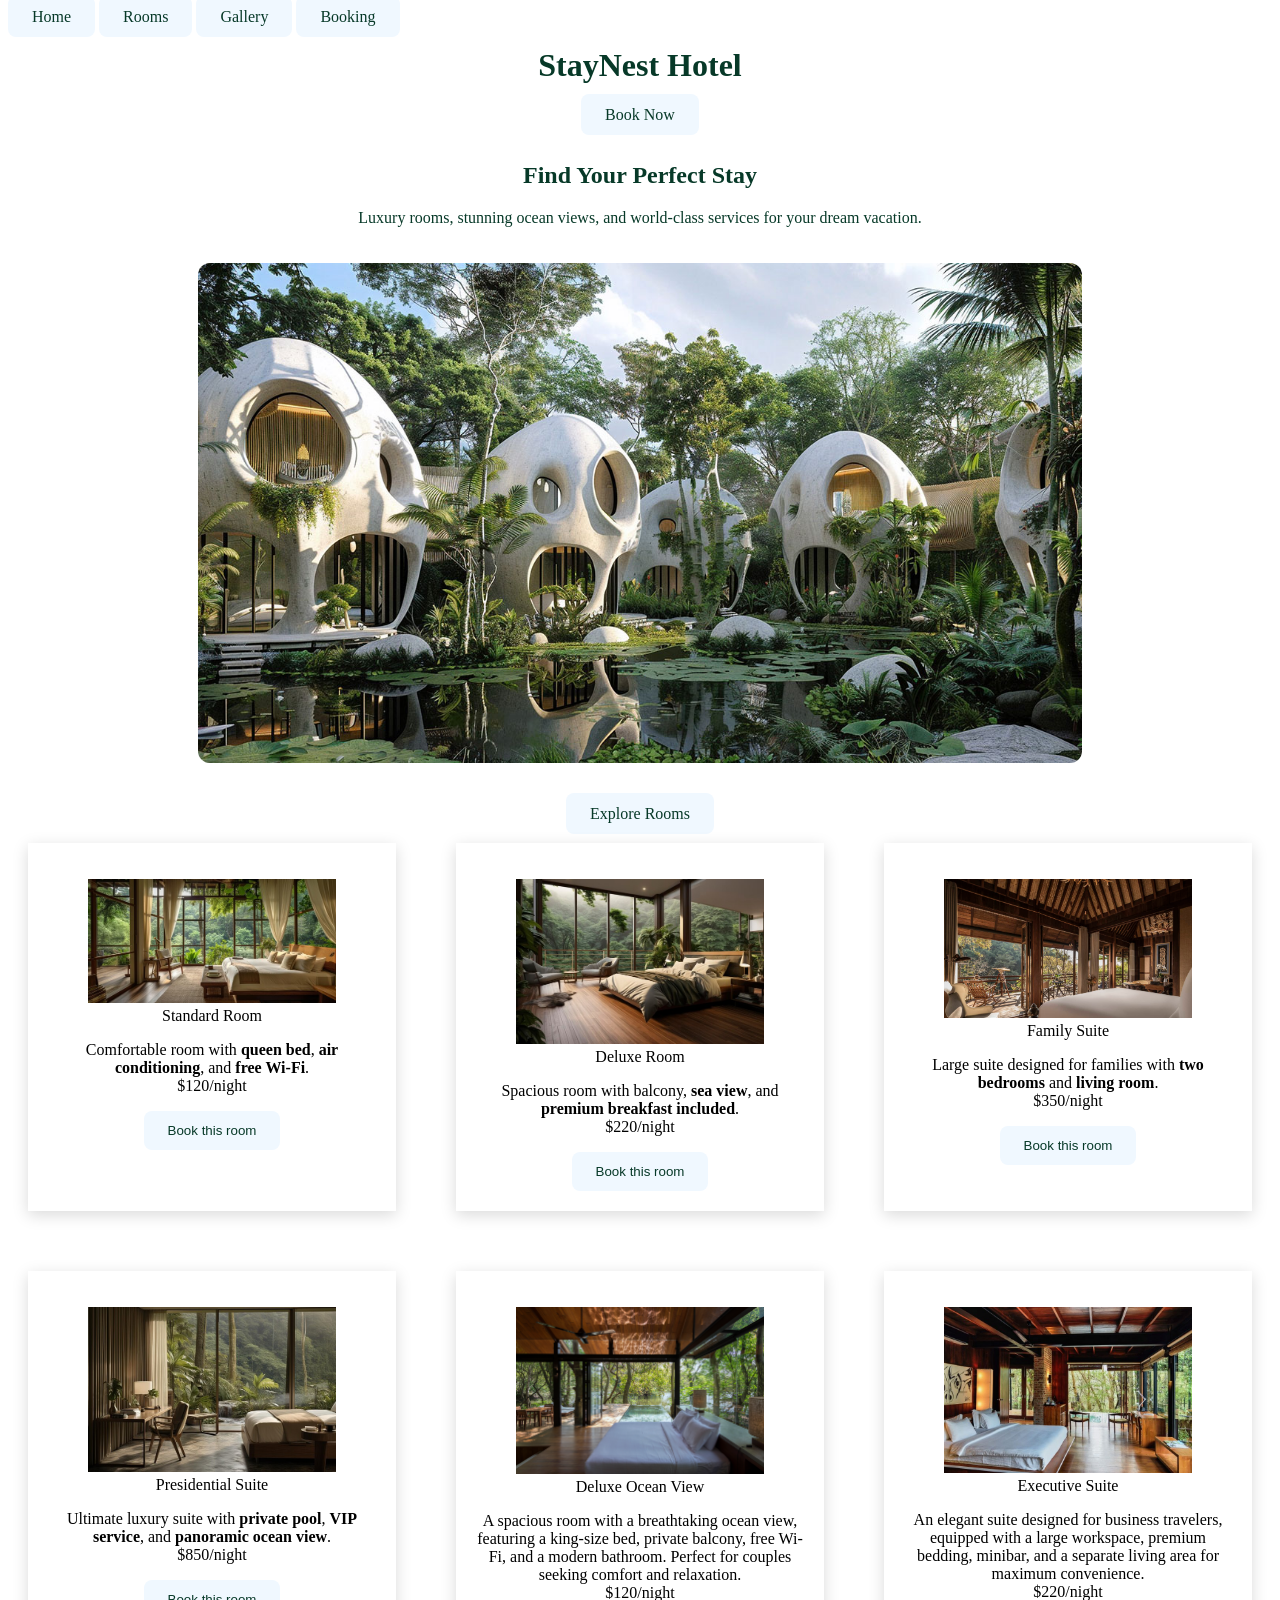
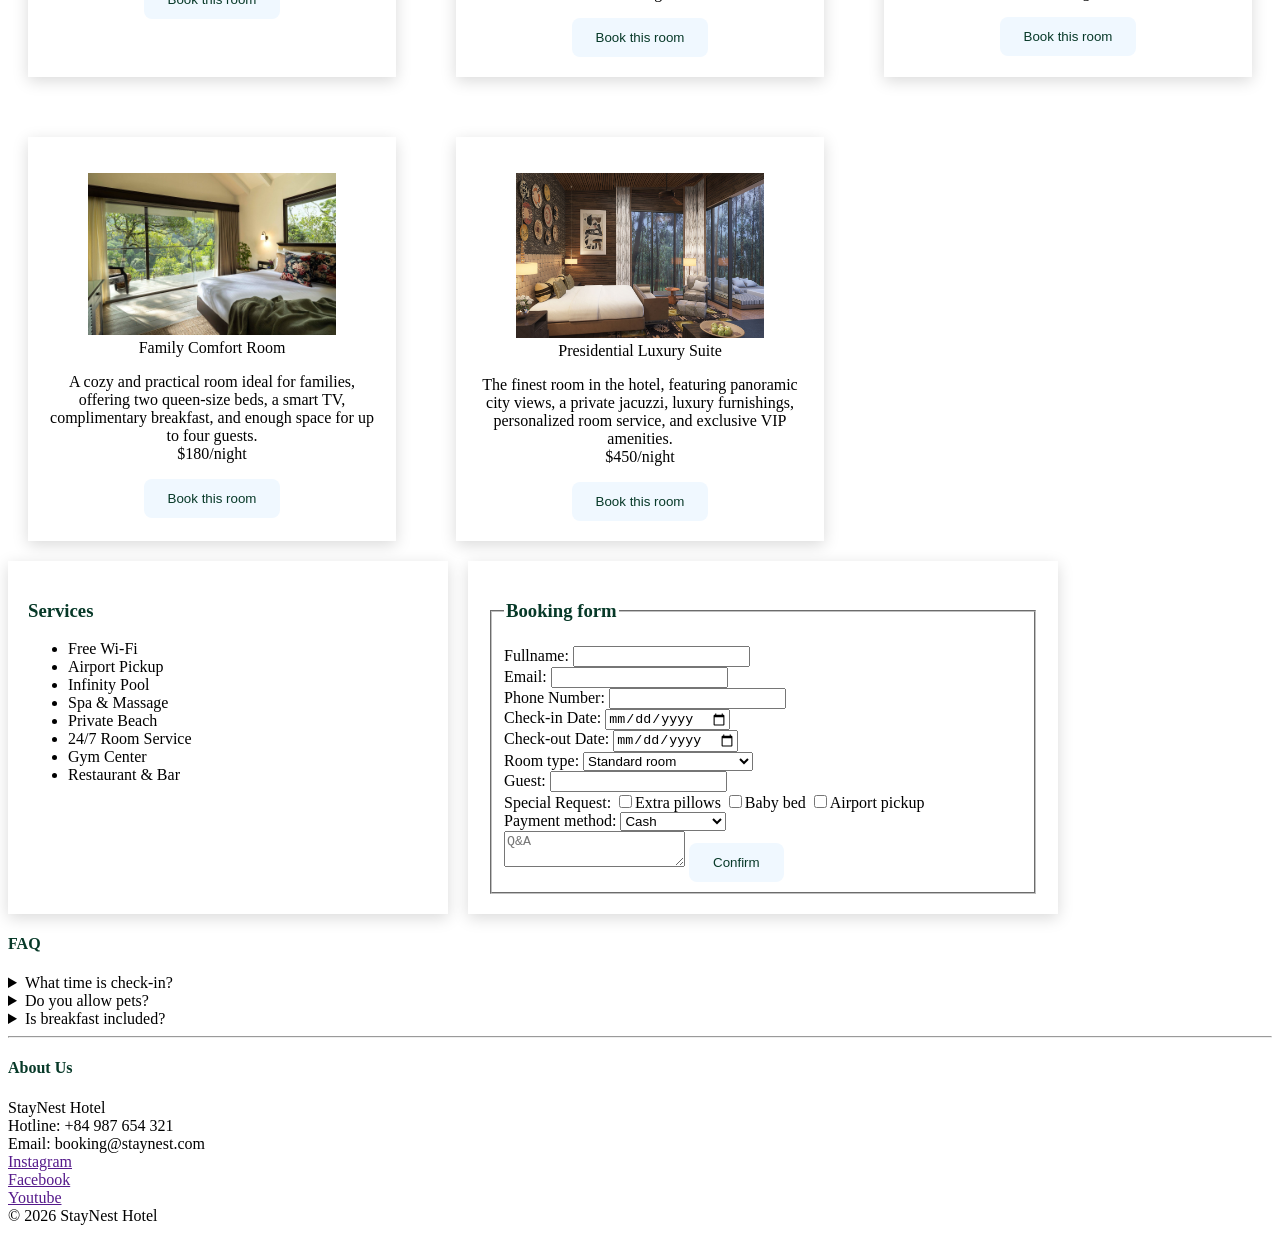
==== index.html @ 7305f930 "Add files via upload" ====
<!DOCTYPE html>
<html lang="en">

<head>
    <meta charset="UTF-8">
    <meta name="viewport" content="width=device-width, initial-scale=1.0">
    <title>StayNest Hotel Booking</title>
    <link rel="stylesheet" href="style.css">
</head>

<body>
    <!-- Navbar -->
    <nav>
        <a href="./index.html" class="btn">Home</a>
        <a href="./Rooms/Rooms.html" class="btn">Rooms</a>
        <a href="./Gallery/Gallery.html" class="btn">Gallery</a>
        <a href="./Booking form/Booking.html" class="btn">Booking</a>
    </nav>
    <header>
        <h1>StayNest Hotel</h1>
        <a href="./Booking form/Booking.html" class="btn">Book Now</a>
    </header><br>

    <main>
        <!-- Hero section -->
        <section class="hero">
            <h2>Find Your Perfect Stay</h2>
            <p>
                Luxury rooms, stunning ocean views, and world-class services for your dream vacation.
            </p>
            <figure>
                <img src="./img/Hinh-chinh.jpg" alt="hotel-main">
            </figure><br>
            <a href="./Rooms/Rooms.html" class="btn">Explore Rooms</a>
        </section>

        <!-- Featured Rooms section -->
        <section class="featured-container">
            <!-- Room 1 -->
            <article class="featured-card">
                <figure>
                    <img src="./Rooms/img/Standard-room.jpg" alt="Standard Room">
                    <figcaption>Standard Room</figcaption>
                </figure>
                <p>
                    Comfortable room with <b>queen bed</b>, <b>air conditioning</b>, and <b>free Wi-Fi</b>. <br>
                    $120/night
                </p>
                <button class="btn">Book this room</button>
            </article>

            <!-- Room 2 -->
            <article class="featured-card">
                <figure>
                    <img src="./Rooms/img/Deluxe-room.jpg" alt="Deluxe Room">
                    <figcaption>Deluxe Room</figcaption>
                </figure>
                <p>
                    Spacious room with balcony, <b>sea view</b>, and <b>premium breakfast included</b>. <br>
                    $220/night
                </p>
                <button class="btn">Book this room</button>
            </article>

            <!-- Room 3 -->
            <article class="featured-card">
                <figure>
                    <img src="./Rooms/img/family-suite-room.jpg" alt="Family Suite">
                    <figcaption>Family Suite</figcaption>
                </figure>
                <p>
                    Large suite designed for families with <b>two bedrooms</b> and <b>living room</b>. <br>
                    $350/night
                </p>
                <button class="btn">Book this room</button>
            </article>
            <!-- Room 4 -->
            <article class="featured-card">
                <figure>
                    <img src="./Rooms/img/presidential-suite-room.jpg" alt="Presidential Suite">
                    <figcaption>Presidential Suite</figcaption>
                </figure>
                <p>
                    Ultimate luxury suite with <b>private pool</b>, <b>VIP service</b>, and <b>panoramic ocean
                        view</b>. <br>
                    $850/night
                </p>
                <button class="btn">Book this room</button>
            </article>
            <!-- Room 5 -->
            <article class="featured-card">
                <figure>
                    <img src="./Rooms/img/Deluxe-Ocean-View.jpg" alt="Deluxe Ocean View">
                    <figcaption>Deluxe Ocean View</figcaption>
                </figure>
                <p>
                    A spacious room with a breathtaking ocean view, featuring a king-size bed, private balcony, free
                    Wi-Fi, and a modern bathroom. Perfect for couples seeking comfort and relaxation. <br>
                    $120/night
                </p>
                <button class="btn">Book this room</button>
            </article>
            <!-- Room 6 -->
            <article class="featured-card">
                <figure>
                    <img src="./Rooms/img/Executive-Suite.jpg" alt="Executive Suite">
                    <figcaption>Executive Suite</figcaption>
                </figure>
                <p>
                    An elegant suite designed for business travelers, equipped with a large workspace, premium bedding,
                    minibar, and a separate living area for maximum convenience. <br>
                    $220/night
                </p>
                <button class="btn">Book this room</button>
            </article>
            <!-- Room 7 -->
            <article class="featured-card">
                <figure>
                    <img src="./Rooms/img/Family-Comfort-Room.jpg" alt="Family Comfort Room">
                    <figcaption>Family Comfort Room</figcaption>
                </figure>
                <p>
                    A cozy and practical room ideal for families, offering two queen-size beds, a smart TV,
                    complimentary breakfast, and enough space for up to four guests. <br>
                    $180/night
                </p>
                <button class="btn">Book this room</button>
            </article>
            <!-- Room 8 -->
            <article class="featured-card">
                <figure>
                    <img src="./Rooms/img/Presidential-Luxury-Suite.jpg" alt="Presidential Luxury Suite">
                    <figcaption>Presidential Luxury Suite</figcaption>
                </figure>
                <p>
                    The finest room in the hotel, featuring panoramic city views, a private jacuzzi, luxury furnishings,
                    personalized room service, and exclusive VIP amenities. <br>
                    $450/night
                </p>
                <button class="btn">Book this room</button>
            </article>
        </section>

        <!-- Information -->
        <section class="information-container">
            <!-- Services -->
            <article class="services-card">
                <h3>Services</h3>
                <ul>
                    <li>Free Wi-Fi</li>
                    <li>Airport Pickup</li>
                    <li>Infinity Pool</li>
                    <li>Spa & Massage</li>
                    <li>Private Beach</li>
                    <li>24/7 Room Service</li>
                    <li>Gym Center</li>
                    <li>Restaurant & Bar</li>
                </ul>
            </article>

            <!-- Booking form -->
            <article class="booking-card">
                <fieldset>
                    <legend>
                        <h3>Booking form</h3>
                    </legend>
                    <form>
                        <label>
                            Fullname:
                            <input type="text" name="Fullname"><br>
                            Email:
                            <input type="email" name="email"><br>
                            Phone Number:
                            <input type="text" name="phonenumber"><br>
                            Check-in Date:
                            <input type="date" name="checkin"><br>
                            Check-out Date:
                            <input type="date" name="checkout"><br>
                            Room type:
                            <select name="roomtype">
                                <option>Standard room</option>
                                <option>Deluxe room</option>
                                <option>Family suite room</option>
                                <option>Presidential suite room</option>
                                <option>Deluxe Ocean View</option>
                                <option>Executive Suite</option>
                                <option>Family Comfort Room</option>
                                <option>Presidential Luxury Suite</option>
                            </select><br>
                            Guest:
                            <input type="number" name="guest"><br>
                            Special Request:
                            <input type="checkbox" name="special">Extra pillows
                            <input type="checkbox" name="special">Baby bed
                            <input type="checkbox" name="special">Airport pickup <br>
                            Payment method:
                            <select name="payment">
                                <option>Cash</option>
                                <option>Credit Card</option>
                                <option>Paypal</option>
                                <option>Bank Transfer</option>
                            </select><br>
                            <textarea name="note" placeholder="Q&A"></textarea>
                            <button class="btn">Confirm</button>
                        </label>
                    </form>
                </fieldset>
            </article>
        </section>

        <!-- FAQ Section -->
        <section class="faq">
            <h4>FAQ</h4>
            <!-- Q1 -->
            <details>
                <summary>What time is check-in?</summary>
                <p>Check-in starts at 2:00 PM.</p>
            </details>
            <!-- Q2 -->
            <details>
                <summary>Do you allow pets?</summary>
                <p>Yes, small pets are allowed with extra charge.</p>
            </details>
            <!-- Q3 -->
            <details>
                <summary>Is breakfast included?</summary>
                <p>Breakfast is included for Deluxe and higher room types.</p>
            </details>
        </section>
    </main>
    <hr>

    <footer>
        <h4>About Us</h4>
        <p>
            StayNest Hotel <br>
            Hotline: +84 987 654 321 <br>
            Email: booking@staynest.com <br>
            <a href="">Instagram</a><br>
            <a href="">Facebook</a><br>
            <a href="">Youtube</a><br>
            © 2026 StayNest Hotel
        </p>
    </footer>
</body>

</html>
---- style.css ----
h1,
h2,
h3,
h4 {
    color: rgb(7, 57, 40);

}

header {
    text-align: center;
}

.btn {
    color: rgb(7, 57, 40);
    background-color: aliceblue;
    padding: 12px 24px;
    border: none;
    border-radius: 8px;
    cursor: pointer;
    transition: 0.3s;
    text-decoration: none;
}

.btn:hover {
    transform: scale(1.05);
    background-color: rgb(208, 245, 233);
}

.hero {
    color: rgb(7, 57, 40);
    text-align: center;
}

.hero figure {
    margin: 0;
}

.hero img {
    width: 70%;
    height: 500px;
    object-fit: cover;
    border-radius: 12px;
    margin: 20px;
}

/* Điều chỉnh các card */
.featured-container {
    display: grid;
    grid-template-columns: repeat(auto-fit, minmax(350px, 1fr));
    gap: 20px;
}

/* Điều chỉnh các elment trong card */
.featured-card {
    margin: 20px;
    padding: 20px;
    text-align: center;
    box-shadow: 0px 4px 15px rgba(0, 0, 0, .15);
    transition: 0.8s;
}

/* Hiệu ứng rê chuột */
.featured-card:hover {
    transform: translateY(-15px);
    background-color: rgb(220, 251, 241);
}

/* Chỉnh img fit với card */
.featured-card img {
    width: 100%;
    object-fit: cover;
}

.information-container {
    display: flex;
    flex-wrap: wrap;
    gap: 20px;
}

.booking-card {
    width: 550px;
    padding: 20px;
    text-align: left;
    box-shadow: 0px 4px 15px rgba(0, 0, 0, .15);
}

.services-card {
    width: 400px;
    padding: 20px;
    text-align: left;
    box-shadow: 0px 4px 15px rgba(0, 0, 0, .15);
}

.gallery-container {
    display: grid;
    grid-template-columns: repeat(auto-fit, minmax(450px, 1fr));
    gap: 20px;
}

.gallery-card {
    padding: 20px;
    box-shadow: 0px 4px 15px rgba(0, 0, 0, .15);
}

.gallery-card img {
    width: 100%;
    height: 300px;
    object-fit: cover;
}
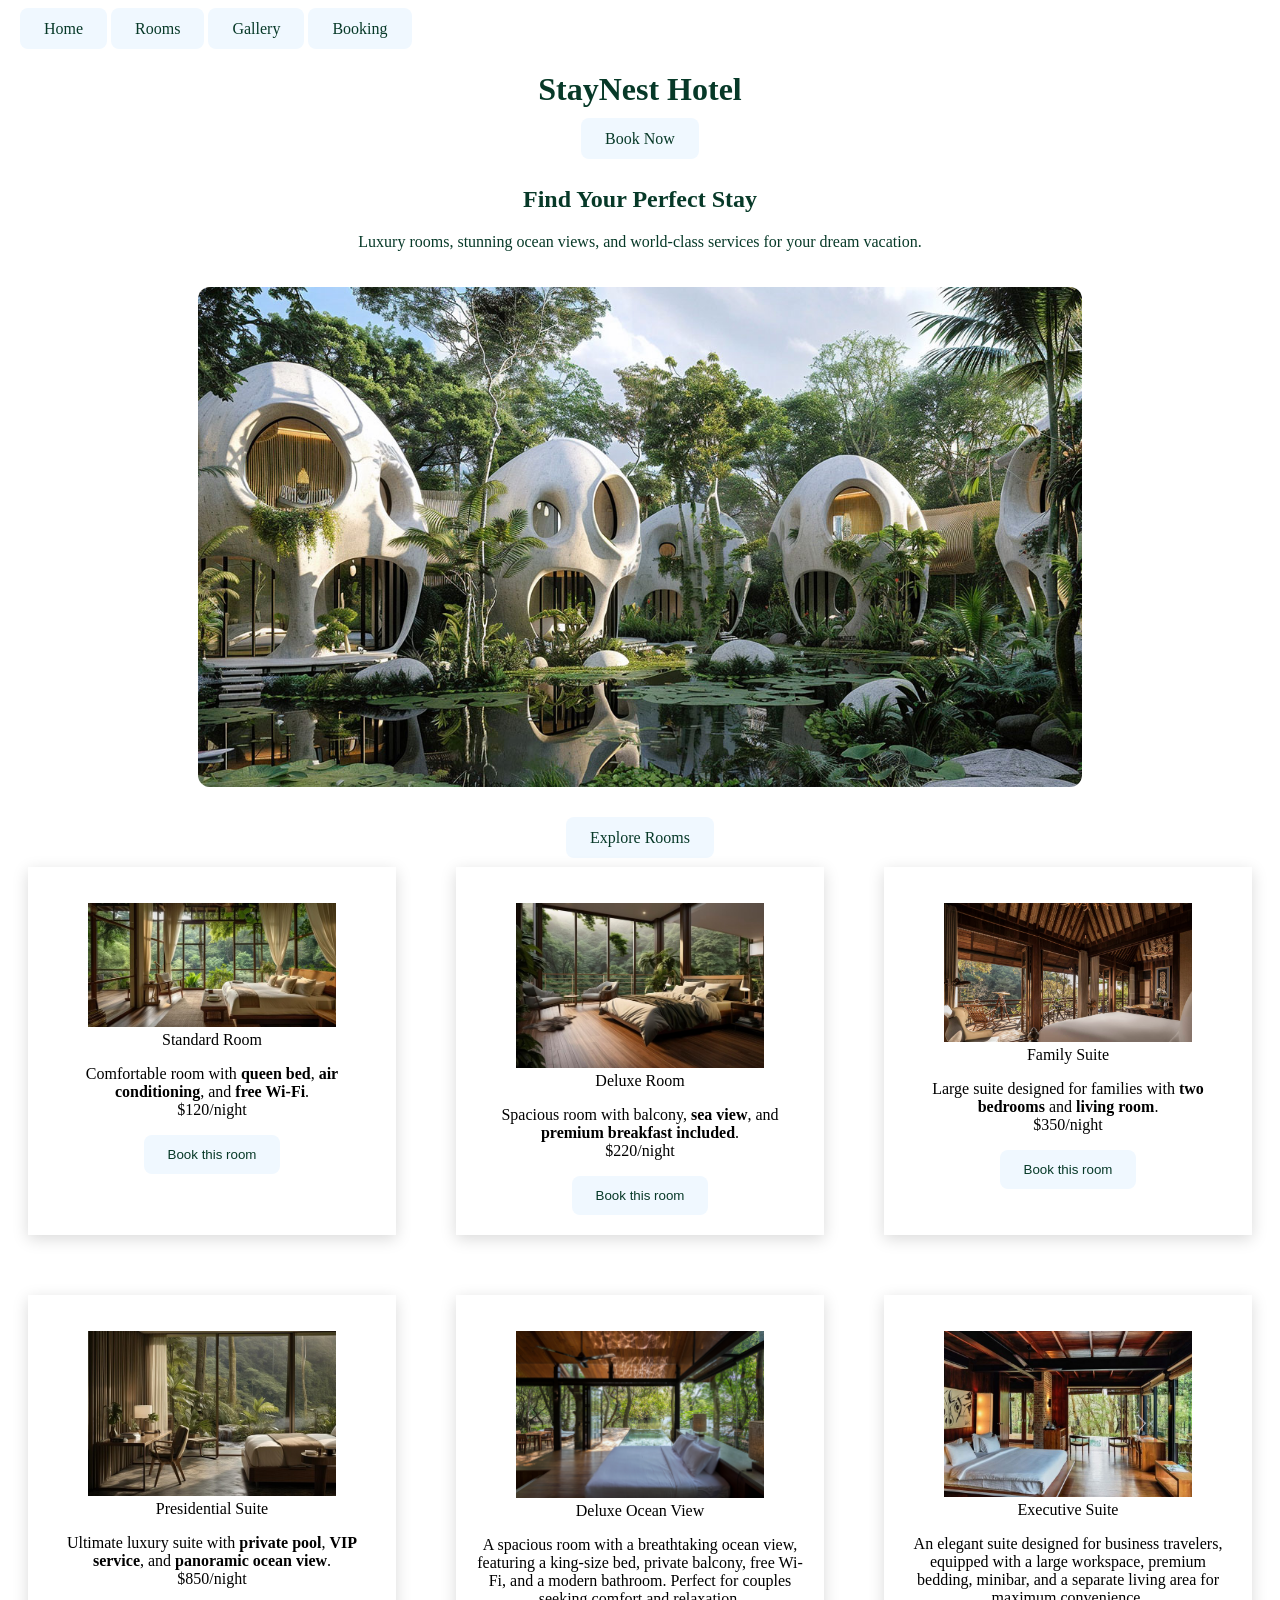
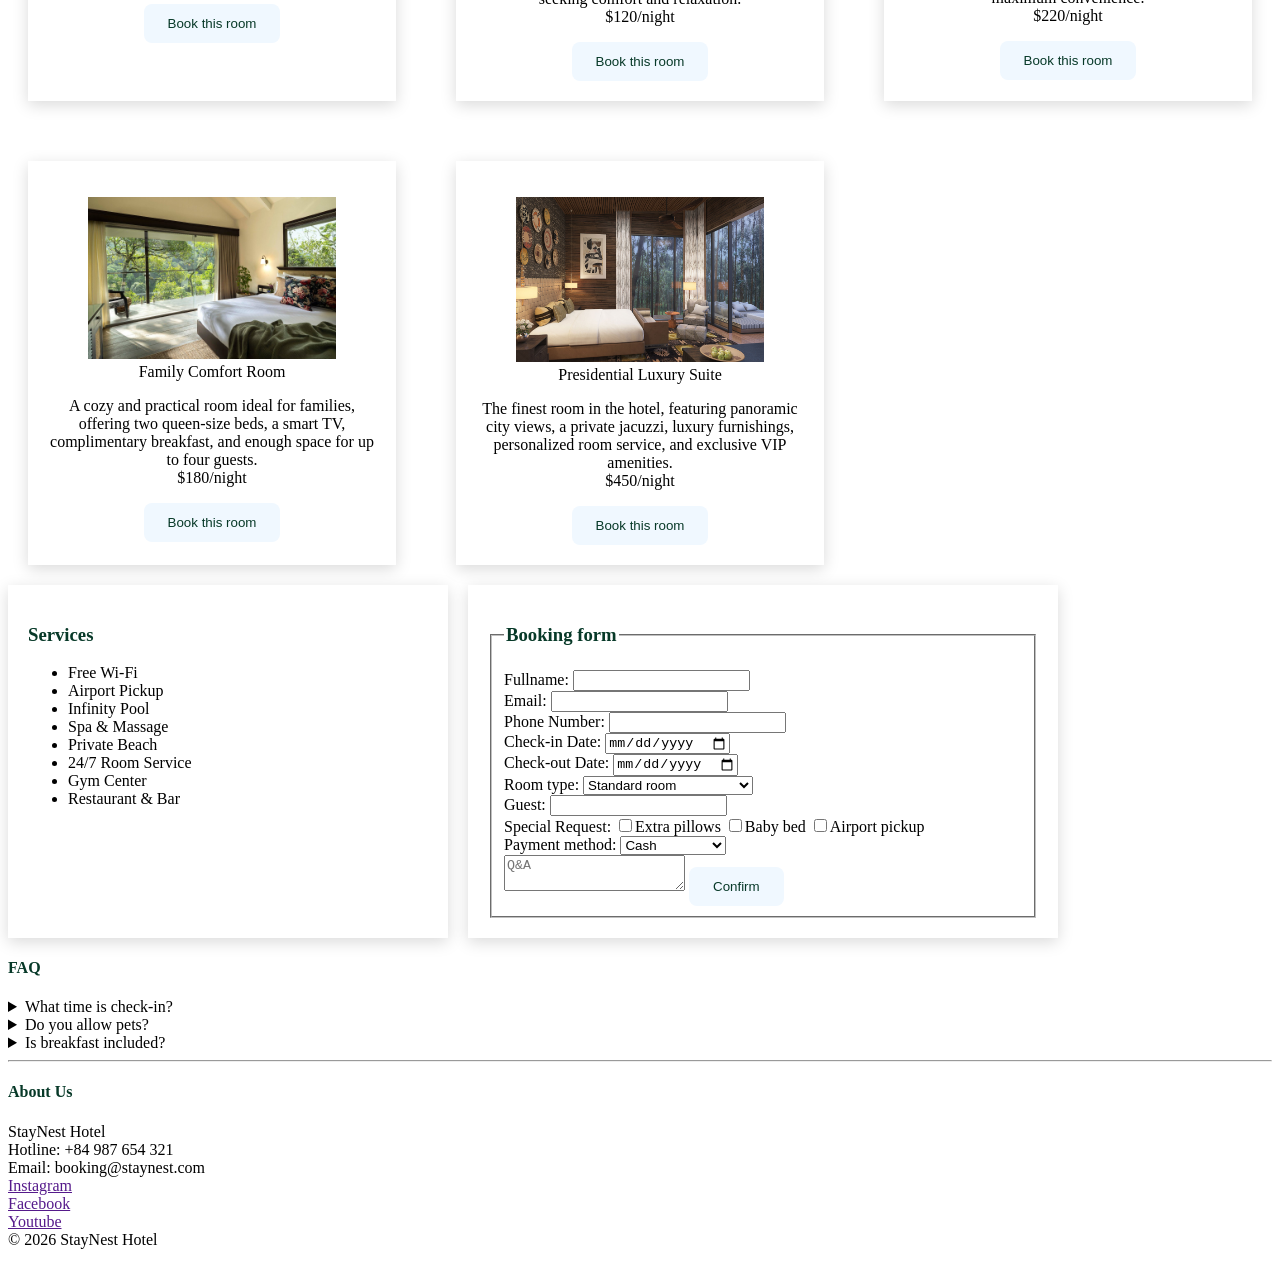
==== commit 969272e7: "Add files via upload" ====
--- a/index.html
+++ b/index.html
@@ -242,6 +242,7 @@
             © 2026 StayNest Hotel
         </p>
     </footer>
+    <script src="./script.js"></script>
 </body>
 
 </html>
--- a/style.css
+++ b/style.css
@@ -4,6 +4,12 @@
 h4 {
     color: rgb(7, 57, 40);
 
+}
+
+nav {
+    position: sticky;
+    top: 0;
+    padding: 12px;
 }
 
 header {
@@ -100,10 +106,20 @@
 .gallery-card {
     padding: 20px;
     box-shadow: 0px 4px 15px rgba(0, 0, 0, .15);
+    position: relative;
 }
 
 .gallery-card img {
     width: 100%;
     height: 300px;
     object-fit: cover;
+}
+
+.badge {
+    background-color: aliceblue;
+    border-radius: 12px;
+    position: absolute;
+    top: 10px;
+    right: 30px;
+    padding: 6px 12px;
 }
